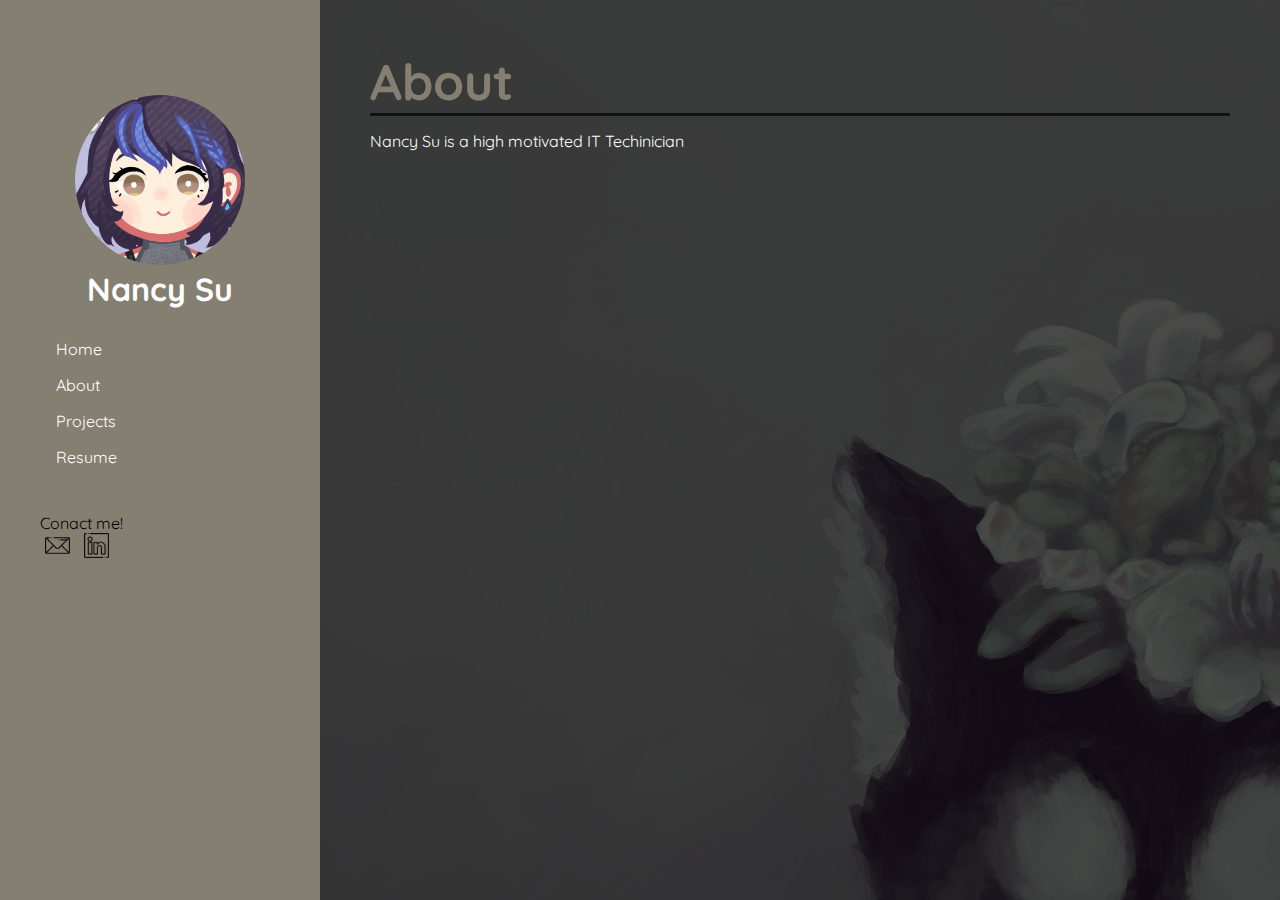
==== about.html @ 17e717dd "update!! almost done" ====
<!DOCTYPE html>
<html>
<head>
	<link rel="stylesheet" type="text/css" href="style.css">
<title>About</title>
<style>

	@import url('https://fonts.googleapis.com/css2?family=Quicksand&display=swap');

	.transparent {
		zoom: 1;
		filter: alpha(opacity=50);
		opacity: 0.5;
	}
	:root{
		--bgColor: #121212;
		--primColor: #857f72;
		--secColor: #673AB7;
	}
	body {
		background-image: url("images/17d.png");
		font-family: 'Quicksand', sans-serif;
	}
	.sidebox {
		top:0;
		left: 0;
		bottom: 0;
		right: 75%;
    	background-color: var(--primColor);
		padding: 45px 40px;
		overflow-y: auto;
		position: absolute;
		width: auto;
		height: auto;
	}
	.main-section {
		display: block;
		color: white;
		top:0;
		left: 25%;
		bottom: 0;
		right:0;
    	background-color: rgba(0,0,0,.7);\
		overflow-y: auto;
		position: absolute;
		padding: 50px;
		width: auto;
		height: auto;
	}
	nav {
		padding-top: 30px;
		padding-bottom: 30px;
	}
	.navlist {
  	  list-style-type: none;
  	  overflow: hidden;
	}
	.navlistitem {
		text-align: left;
		float: center;
	}
	.navlistitem a {
	    text-decoration: none;
	    display: block;
	    padding-left: 16px;
	    padding-right: 16px;
	    padding-bottom: 16px;
	    color: white;
	}
	.navlistitem a:hover {
  	  color: var(--secColor);
	}
	.headshot {
		margin-top: 50px;
		border-radius: 100px;
		height: 170px;
		width: 170px;
	}
    .contacticon {
        width: 30px;
        height: 30px;
        position: relative;
        display: inline-block;
        margin-left: 5px;
    }
    .contacticon .img-top {
        display: none;
        position: absolute;
        top: 0;
        left: 0;
        z-index: 99;
    }
    .contacticon:hover .img-top {
        display: inline;
    }
</style>
</head>
<body>

<div class ="sidebox">
<center><img class ="headshot" src="images/2_2_by_matryoshka_ruth_df1prsb.png" alt="headshot picture">
<h1 style="color:white;">Nancy Su</h1></center>
<nav>
<ul class="navlist">
	<li class="navlistitem"><a href="index.html">Home</a></li> 
	<li class="navlistitem"><a href="about.html">About</a></li> 
	<li class="navlistitem"><a href="projects.html">Projects</a></li>
	<li class="navlistitem"><a href="Resume.pdf" target="_blank">Resume</a></li>
	</ul>
	</nav>
	
Conact me!<br>
    <a href="mailto:zifen.su@outlook.com"><div class="contacticon">
    	<img src="images/email.png"  height="25px" width="25px" alt="Email icon">
        <img src="images/emailhover.png" class="img-top" height="25px" width="25px" alt="Email icon hover">
		</div></a>
	<a href="https://www.linkedin.com/in/zifen-su/">
	    <div class="contacticon">
    	<img src="images/linkedin.png"  height="25px" width="25px" alt="Linkedin icon">
        <img src="images/linkedinhover.png" class="img-top" height="25px" width="25px" alt="Linkedin icon hover">
		</div></a>
	
</div> /*end of sidebar*/
<div class="main-section">
<h2>About</h2>
Nancy Su is a high motivated IT Techinician


</div>
</body>
</html>
---- style.css ----
*{
	margin: 0;
	padding: 0;
	box-sizing: border-box;
}
h1 {
	color: var(--secColor);
	font-family: 'Quicksand', sans-serif;
}
h2{
	color: var(--primColor);
	font-size: 50px;
	border-bottom-style: solid;
	border-bottom-color: #121212;
	margin-bottom: 15px;
	}
h3 {
	font-weight: normal;
	font-size: 15px;
}
p {
	text-align: justify;
	padding-left: 10px;
	border-left-style: dotted;
	border-left-width: 2px;
	border-left-color: var(--secColor);
	margin-left: 20px;
	margin-top: 10px;
	margin-bottom: 10px;
}
#red {
	background-color: #FAA0A0;
	border-color: #FF4545;
}
#orange {
	background-color:#FAC898;
	border-color: #FC9532;
}
#yellow {
	background-color:#FFFAA0;
	border-bottom-color:#FCF012;
}
#blue {
	background-color: #A7C7E7;
	border-color: #4FA5FB;
}
#green {
	background-color:#C1E1C1;
	border-color: #5EF85E;
}
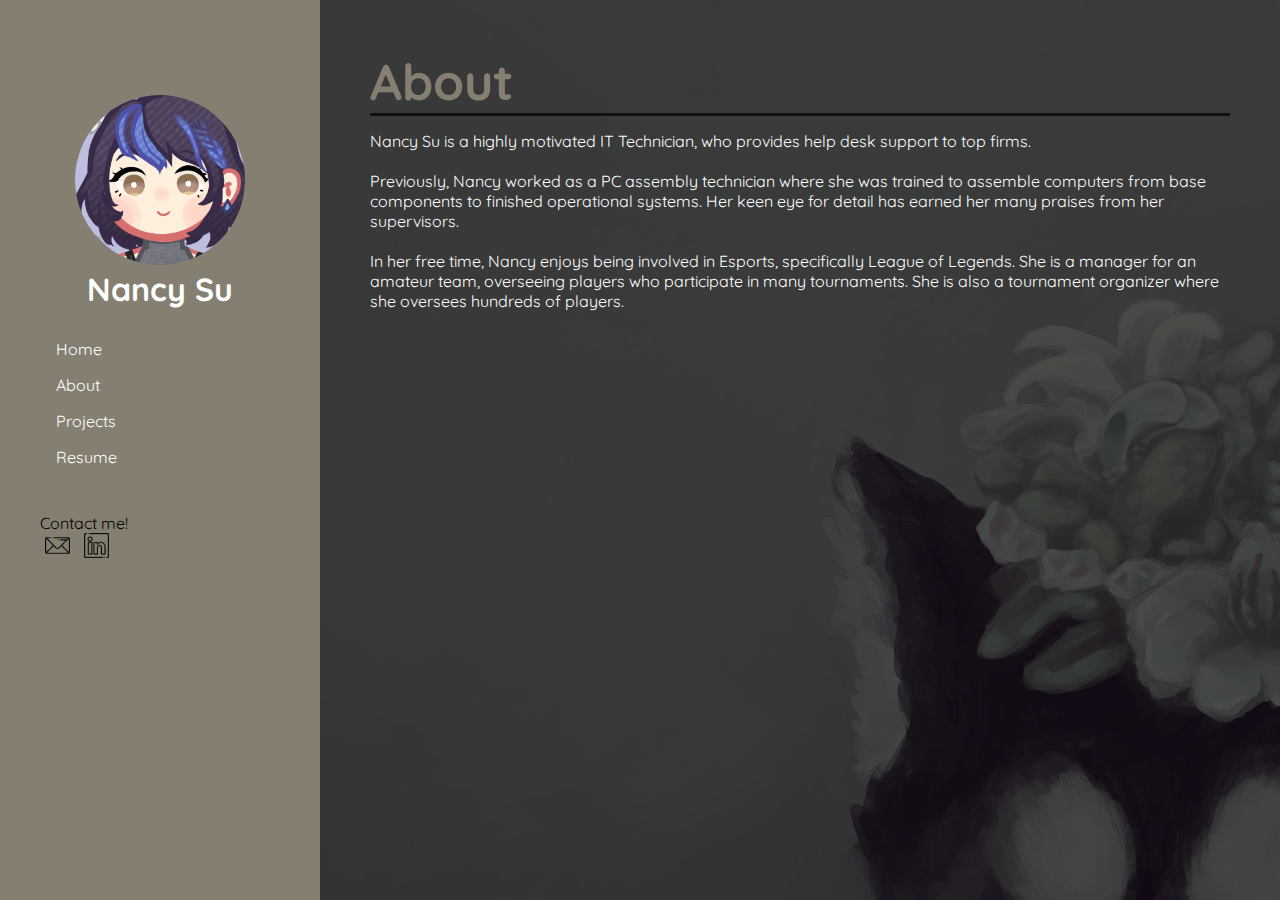
==== commit 06ef8967: "learning how to code" ====
--- a/about.html
+++ b/about.html
@@ -109,7 +109,7 @@
 	</ul>
 	</nav>
 	
-Conact me!<br>
+Contact me!<br>
     <a href="mailto:zifen.su@outlook.com"><div class="contacticon">
     	<img src="images/email.png"  height="25px" width="25px" alt="Email icon">
         <img src="images/emailhover.png" class="img-top" height="25px" width="25px" alt="Email icon hover">
@@ -123,7 +123,11 @@
 </div> /*end of sidebar*/
 <div class="main-section">
 <h2>About</h2>
-Nancy Su is a high motivated IT Techinician
+Nancy Su is a highly motivated IT Technician, who provides help desk support to top firms. <br><br>
+
+Previously, Nancy worked as a PC assembly technician where she was trained to assemble computers from base components to finished operational systems. Her keen eye for detail has earned her many praises from her supervisors.<br><br>
+
+In her free time, Nancy enjoys being involved in Esports, specifically League of Legends. She is a manager for an amateur team, overseeing players who participate in many tournaments. She is also a tournament organizer where she oversees hundreds of players.
 
 
 </div>
--- a/style.css
+++ b/style.css
@@ -28,23 +28,39 @@
 	margin-top: 10px;
 	margin-bottom: 10px;
 }
-#red {
+.skillstag {
+    height: auto;
+    width: fit-content;
+    border: 2px solid;
+    border-radius: 10px;
+    padding-left: 5px;
+    padding-right: 5px;
+    margin-top: 10px;
+    margin-right: 8px;
+	color:black;
+	font-weight: bold;
+	opacity: .8;
+	}
+.skillstag:hover{
+	opacity: 1;
+}
+.red {
 	background-color: #FAA0A0;
 	border-color: #FF4545;
 }
-#orange {
+.orange {
 	background-color:#FAC898;
 	border-color: #FC9532;
 }
-#yellow {
+.yellow {
 	background-color:#FFFAA0;
-	border-bottom-color:#FCF012;
+	border-color:#FCF012;
 }
-#blue {
+.blue {
 	background-color: #A7C7E7;
 	border-color: #4FA5FB;
 }
-#green {
+.green {
 	background-color:#C1E1C1;
 	border-color: #5EF85E;
 }
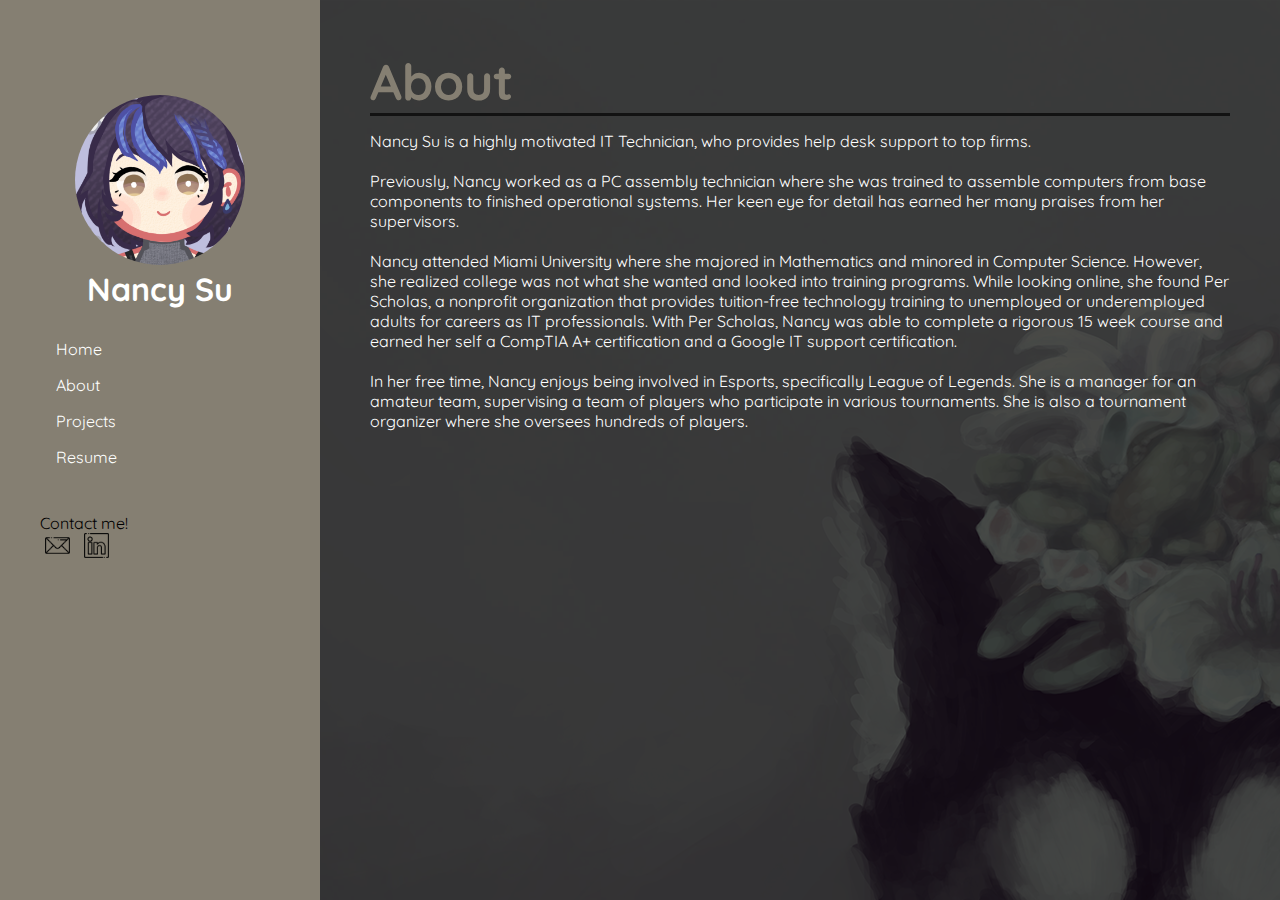
==== commit fd6ca8cd: "done for today" ====
--- a/about.html
+++ b/about.html
@@ -126,8 +126,10 @@
 Nancy Su is a highly motivated IT Technician, who provides help desk support to top firms. <br><br>
 
 Previously, Nancy worked as a PC assembly technician where she was trained to assemble computers from base components to finished operational systems. Her keen eye for detail has earned her many praises from her supervisors.<br><br>
+	
+Nancy attended Miami University where she majored in Mathematics and minored in Computer Science. However, she realized college was not what she wanted and looked into training programs. While looking online, she found Per Scholas, a nonprofit organization that provides tuition-free technology training to unemployed or underemployed adults for careers as IT professionals. With Per Scholas, Nancy was able to complete a rigorous 15 week course and earned her self a CompTIA A+ certification and a Google IT support certification.<br><br>
 
-In her free time, Nancy enjoys being involved in Esports, specifically League of Legends. She is a manager for an amateur team, overseeing players who participate in many tournaments. She is also a tournament organizer where she oversees hundreds of players.
+In her free time, Nancy enjoys being involved in Esports, specifically League of Legends. She is a manager for an amateur team, supervising a team of players who participate in various tournaments. She is also a tournament organizer where she oversees hundreds of players.
 
 
 </div>
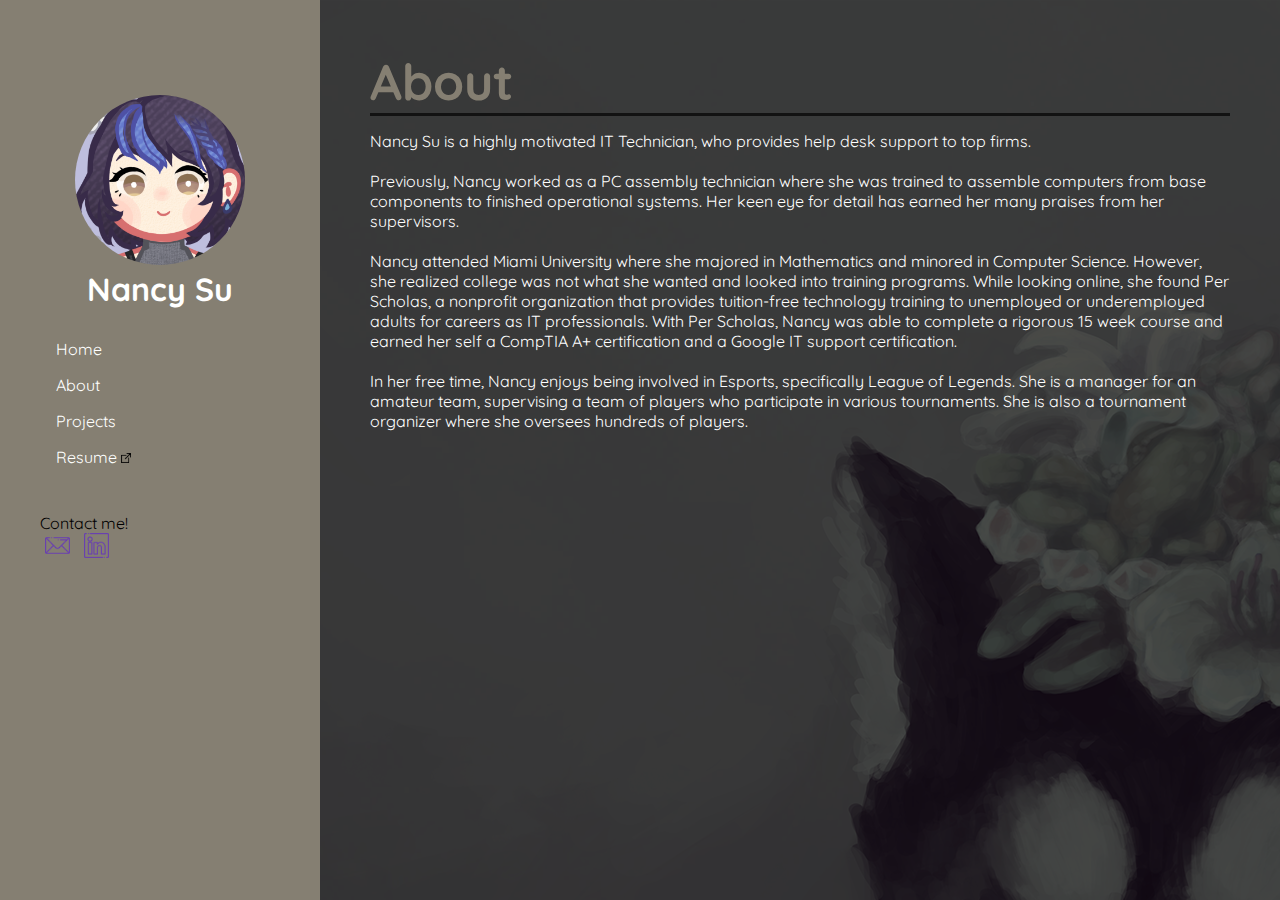
==== commit 7e83c431: "updated icons" ====
--- a/about.html
+++ b/about.html
@@ -105,19 +105,19 @@
 	<li class="navlistitem"><a href="index.html">Home</a></li> 
 	<li class="navlistitem"><a href="about.html">About</a></li> 
 	<li class="navlistitem"><a href="projects.html">Projects</a></li>
-	<li class="navlistitem"><a href="Resume.pdf" target="_blank">Resume</a></li>
+	<li class="navlistitem"><a href="Resume.pdf" target="_blank">Resume <img src="images/foreign.png" height="10px" width="10px"></a></li>
 	</ul>
 	</nav>
 	
 Contact me!<br>
     <a href="mailto:zifen.su@outlook.com"><div class="contacticon">
-    	<img src="images/email.png"  height="25px" width="25px" alt="Email icon">
-        <img src="images/emailhover.png" class="img-top" height="25px" width="25px" alt="Email icon hover">
+    	<img src="images/emailhover.png"  height="25px" width="25px" alt="Email Icon">
+        <img src="images/email.png" class="img-top" height="25px" width="25px" alt="Email Icon Hover">
 		</div></a>
 	<a href="https://www.linkedin.com/in/zifen-su/">
 	    <div class="contacticon">
-    	<img src="images/linkedin.png"  height="25px" width="25px" alt="Linkedin icon">
-        <img src="images/linkedinhover.png" class="img-top" height="25px" width="25px" alt="Linkedin icon hover">
+    	<img src="images/linkedinhover.png"  height="25px" width="25px" alt="Email Icon">
+        <img src="images/linkedin.png" class="img-top" height="25px" width="25px" alt="Email Icon Hover">
 		</div></a>
 	
 </div> /*end of sidebar*/
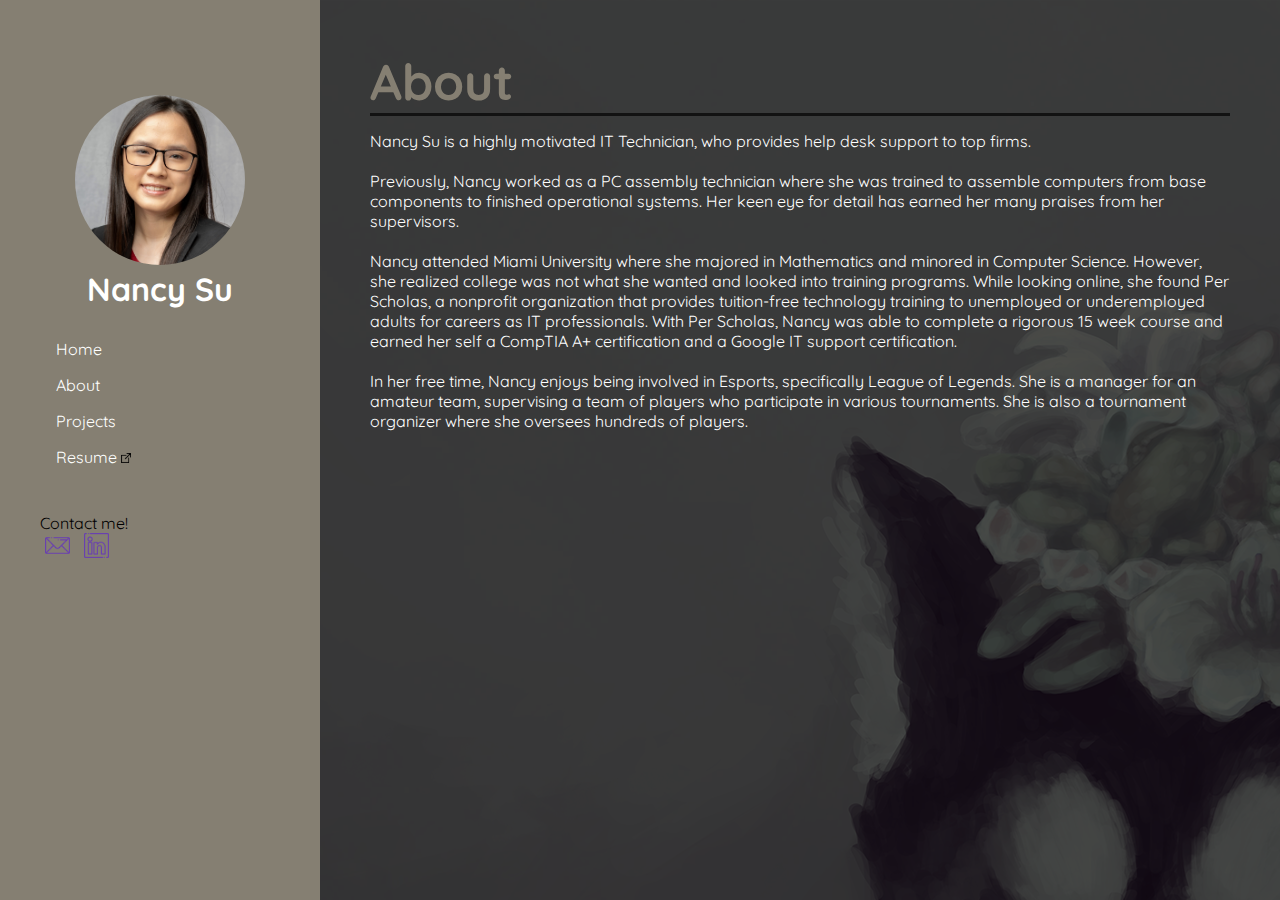
==== commit 1c95b13c: "updated headshot" ====
--- a/about.html
+++ b/about.html
@@ -98,14 +98,14 @@
 <body>
 
 <div class ="sidebox">
-<center><img class ="headshot" src="images/2_2_by_matryoshka_ruth_df1prsb.png" alt="headshot picture">
+<center><img class ="headshot" src="images/Nancy Su Headshot 2022.jpg" alt="headshot picture">
 <h1 style="color:white;">Nancy Su</h1></center>
 <nav>
 <ul class="navlist">
 	<li class="navlistitem"><a href="index.html">Home</a></li> 
 	<li class="navlistitem"><a href="about.html">About</a></li> 
 	<li class="navlistitem"><a href="projects.html">Projects</a></li>
-	<li class="navlistitem"><a href="Resume.pdf" target="_blank">Resume <img src="images/foreign.png" height="10px" width="10px"></a></li>
+	<li class="navlistitem"><a href="Resume.pdf" target="_blank">Resume <img src="images/foreign.png" height="10px" width="10px" alt="External indicator"></a></li>
 	</ul>
 	</nav>
 	
--- a/style.css
+++ b/style.css
@@ -3,6 +3,7 @@
 	padding: 0;
 	box-sizing: border-box;
 }
+
 h1 {
 	color: var(--secColor);
 	font-family: 'Quicksand', sans-serif;
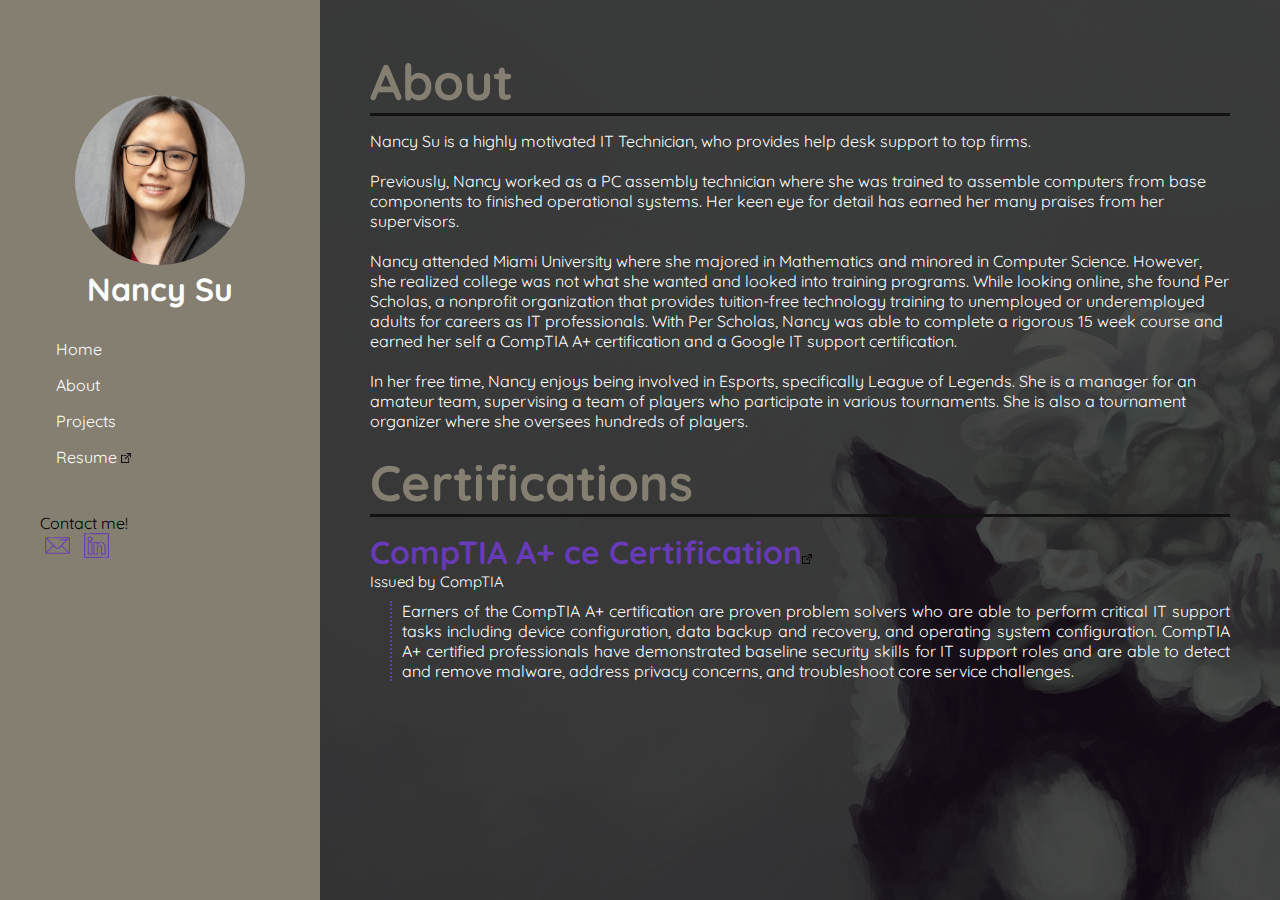
==== commit 6804cbef: "Update" ====
--- a/about.html
+++ b/about.html
@@ -123,13 +123,21 @@
 </div> /*end of sidebar*/
 <div class="main-section">
 <h2>About</h2>
-Nancy Su is a highly motivated IT Technician, who provides help desk support to top firms. <br><br>
+	Nancy Su is a highly motivated IT Technician, who provides help desk support to top firms.
+	<br><br>
 
-Previously, Nancy worked as a PC assembly technician where she was trained to assemble computers from base components to finished operational systems. Her keen eye for detail has earned her many praises from her supervisors.<br><br>
+	Previously, Nancy worked as a PC assembly technician where she was trained to assemble computers from base components to finished operational systems. Her keen eye for detail has earned her many praises from her supervisors.
+	<br><br>
 	
-Nancy attended Miami University where she majored in Mathematics and minored in Computer Science. However, she realized college was not what she wanted and looked into training programs. While looking online, she found Per Scholas, a nonprofit organization that provides tuition-free technology training to unemployed or underemployed adults for careers as IT professionals. With Per Scholas, Nancy was able to complete a rigorous 15 week course and earned her self a CompTIA A+ certification and a Google IT support certification.<br><br>
+	Nancy attended Miami University where she majored in Mathematics and minored in Computer Science. However, she realized college was not what she wanted and looked into training programs. While looking online, she found Per Scholas, a nonprofit organization that provides tuition-free technology training to unemployed or underemployed adults for careers as IT professionals. With Per Scholas, Nancy was able to complete a rigorous 15 week course and earned her self a CompTIA A+ certification and a Google IT support certification.
+	<br><br>
 
-In her free time, Nancy enjoys being involved in Esports, specifically League of Legends. She is a manager for an amateur team, supervising a team of players who participate in various tournaments. She is also a tournament organizer where she oversees hundreds of players.
+	In her free time, Nancy enjoys being involved in Esports, specifically League of Legends. She is a manager for an amateur team, supervising a team of players who participate in various tournaments. She is also a tournament organizer where she oversees hundreds of players.
+	<br><br>
+<h2>Certifications</h2>
+	<h1><a href="https://www.credly.com/badges/71b7bd6f-8aea-4c93-bd38-56408b0a9566/linked_in?t=rbb6as">CompTIA A+ ce Certification<img src="images/foreign.png" height="10px" width="10px" alt="External indicator"></a></h1>
+	<h3>Issued by CompTIA</h3>
+	<p>Earners of the CompTIA A+ certification are proven problem solvers who are able to perform critical IT support tasks including device configuration, data backup and recovery, and operating system configuration. CompTIA A+ certified professionals have demonstrated baseline security skills for IT support roles and are able to detect and remove malware, address privacy concerns, and troubleshoot core service challenges.</p>
 
 
 </div>
--- a/style.css
+++ b/style.css
@@ -3,7 +3,10 @@
 	padding: 0;
 	box-sizing: border-box;
 }
-
+a {
+	color: inherit; 
+	text-decoration: none;
+} 
 h1 {
 	color: var(--secColor);
 	font-family: 'Quicksand', sans-serif;
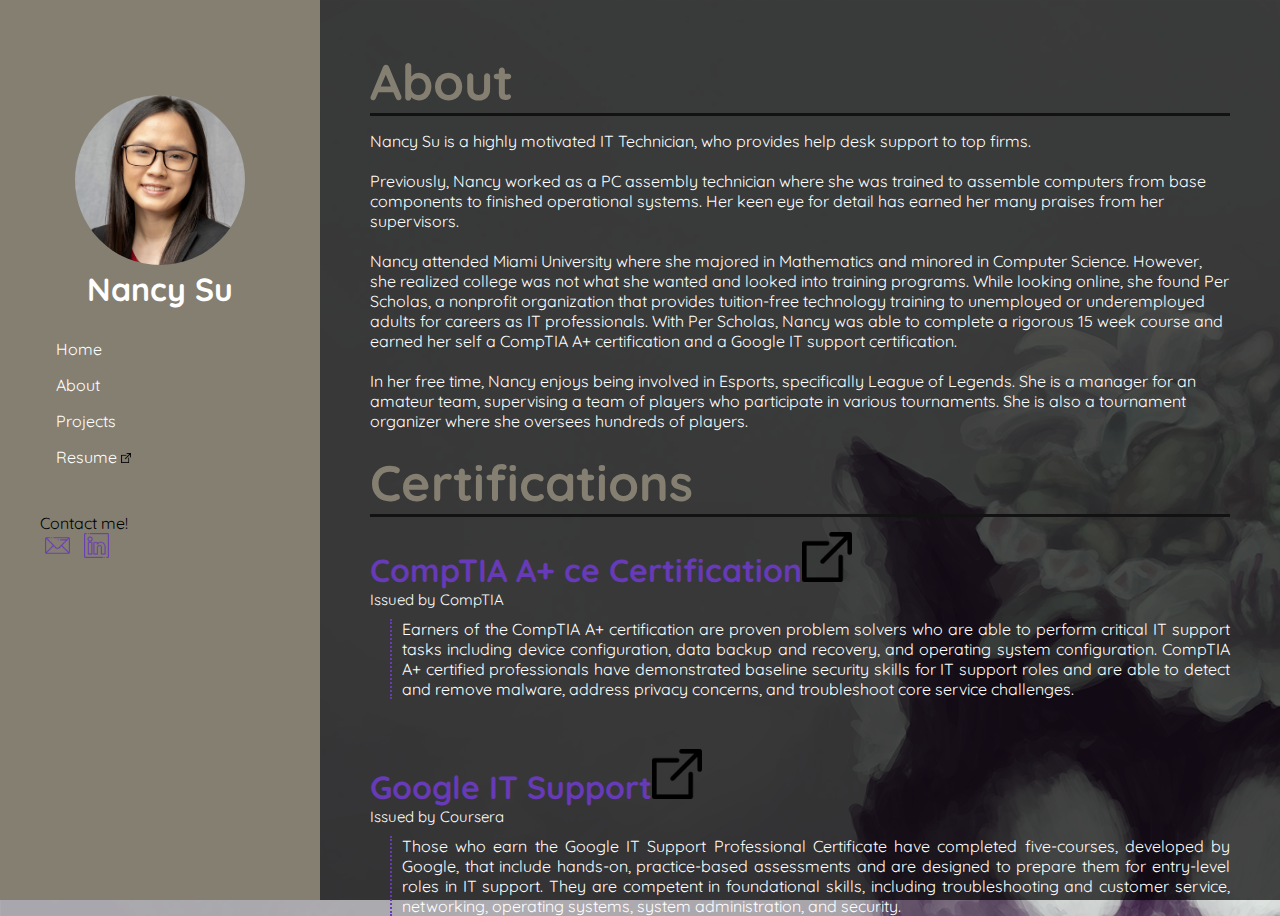
==== commit a541caaf: "added google it support cert" ====
--- a/about.html
+++ b/about.html
@@ -135,9 +135,13 @@
 	In her free time, Nancy enjoys being involved in Esports, specifically League of Legends. She is a manager for an amateur team, supervising a team of players who participate in various tournaments. She is also a tournament organizer where she oversees hundreds of players.
 	<br><br>
 <h2>Certifications</h2>
-	<h1><a href="https://www.credly.com/badges/71b7bd6f-8aea-4c93-bd38-56408b0a9566/linked_in?t=rbb6as">CompTIA A+ ce Certification<img src="images/foreign.png" height="10px" width="10px" alt="External indicator"></a></h1>
+	<h1><a href="https://www.credly.com/badges/71b7bd6f-8aea-4c93-bd38-56408b0a9566/linked_in?t=rbb6as" target="_blank">CompTIA A+ ce Certification<img src="images/foreign.png" height="50px" width="50px" alt="External indicator"></a></h1>
 	<h3>Issued by CompTIA</h3>
 	<p>Earners of the CompTIA A+ certification are proven problem solvers who are able to perform critical IT support tasks including device configuration, data backup and recovery, and operating system configuration. CompTIA A+ certified professionals have demonstrated baseline security skills for IT support roles and are able to detect and remove malware, address privacy concerns, and troubleshoot core service challenges.</p>
+	<br><br>
+	<h1><a href ="https://www.coursera.org/account/accomplishments/specialization/certificate/B24WBZZQFAJ8" target="_blank">Google IT Support<img src="images/foreign.png" height="50px" width="50px" alt="External indicator"></a></h1>
+	<h3>Issued by Coursera</h3>
+	<p>Those who earn the Google IT Support Professional Certificate have completed five-courses, developed by Google, that include hands-on, practice-based assessments and are designed to prepare them for entry-level roles in IT support. They are competent in foundational skills, including troubleshooting and customer service, networking, operating systems, system administration, and security.</p>
 
 
 </div>
